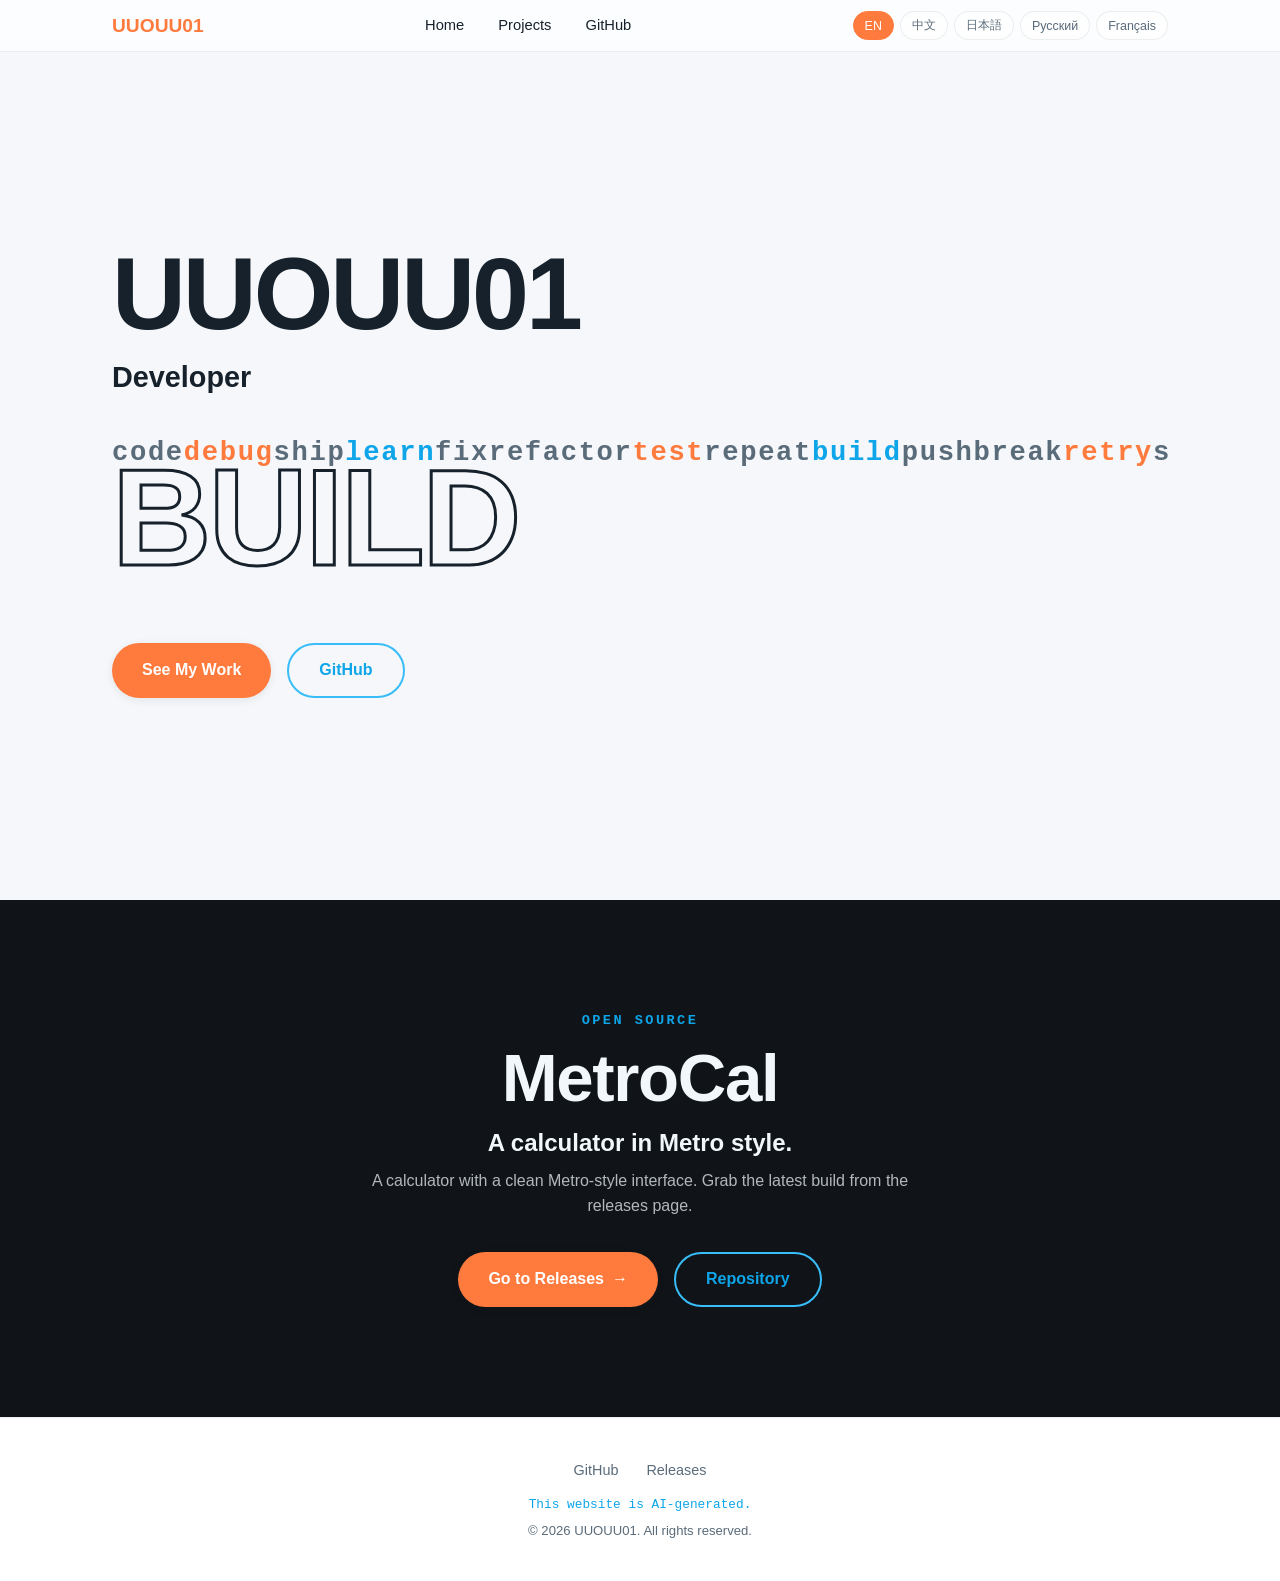
==== index.html @ 7c9c6314 "feat: flat high-contrast left-aligned hero, mega word typography, real asset-bound loader, click rip" ====
<!DOCTYPE html>
<html lang="en">
<head>
  <meta charset="UTF-8">
  <meta name="viewport" content="width=device-width, initial-scale=1.0">
  <meta name="description" content="UUOUU01 - Personal website. Open source projects and downloads.">
  <title>UUOUU01</title>
  <link rel="stylesheet" href="css/themes.css">
  <link rel="stylesheet" href="css/animations.css">
  <link rel="stylesheet" href="css/components.css">
</head>
<body>
  <!-- Loader -->
  <div id="page-load" class="page-load-overlay">
    <span class="loader-dot is-orange"></span>
    <span class="loader-dot is-sky"></span>
    <span class="loader-label">LOADING</span>
  </div>

  <!-- Frosted nav -->
  <nav class="nav" id="nav">
    <div class="nav-inner">
      <a href="#home" class="nav-brand" data-i18n="brand">UUOUU01</a>
      <ul class="nav-menu">
        <li><a href="#home" class="nav-link" data-i18n="nav_home">Home</a></li>
        <li><a href="#projects" class="nav-link" data-i18n="nav_projects">Projects</a></li>
        <li><a href="https://github.com/UUOUU01" target="_blank" rel="noopener" class="nav-link" data-i18n="nav_github">GitHub</a></li>
      </ul>
      <div class="nav-lang">
        <button class="lang-btn active" data-lang="en">EN</button>
        <button class="lang-btn" data-lang="zh">中文</button>
        <button class="lang-btn" data-lang="ja">日本語</button>
        <button class="lang-btn" data-lang="ru">Русский</button>
        <button class="lang-btn" data-lang="fr">Français</button>
      </div>
    </div>
  </nav>

  <!-- Hero: left-aligned, high contrast -->
  <section class="hero" id="home">
    <div class="container hero-inner">
      <h1 class="hero-title page-load" data-i18n="hero_title">UUOUU01</h1>
      <p class="hero-sub page-load stagger-1" data-i18n="hero_sub">Developer</p>
      <div class="mega page-load stagger-2" aria-hidden="true">
        <div class="mega-fill">
          <span>code</span><span class="w-orange">debug</span><span>ship</span><span class="w-sky">learn</span><span>fix</span><span>refactor</span><span class="w-orange">test</span><span>repeat</span><span class="w-sky">build</span><span>push</span><span>break</span><span class="w-orange">retry</span><span>sleep</span><span class="w-sky">code</span><span>commit</span><span class="w-orange">again</span><span>ship</span><span>loop</span>
        </div>
        <div class="mega-word" data-i18n="mega_word">BUILD</div>
      </div>
      <div class="hero-actions page-load stagger-3">
        <a href="#projects" class="btn btn-orange" data-i18n="hero_cta">See My Work</a>
        <a href="https://github.com/UUOUU01" target="_blank" rel="noopener" class="btn btn-ghost" data-i18n="hero_github">GitHub</a>
      </div>
    </div>
  </section>

  <!-- Projects (rendered from config/download/*.json; static fallback below) -->
  <main id="projects-root">
    <section class="project-block is-dark" id="projects">
      <div class="container">
        <p class="project-kicker reveal" data-i18n="projects_kicker">Open Source</p>
        <h2 class="project-title reveal stagger-1">MetroCal</h2>
        <p class="project-tagline reveal stagger-2" data-i18n="metrocal_tagline">A calculator in Metro style.</p>
        <p class="project-desc reveal stagger-3" data-i18n="metrocal_desc">A calculator with a clean Metro-style interface. Grab the latest build from the releases page.</p>
        <div class="project-actions reveal stagger-4">
          <a href="https://github.com/UUOUU01/metrocal/releases" target="_blank" rel="noopener" class="btn btn-orange">
            <span data-i18n="btn_release">Go to Releases</span>
            <span class="btn-arrow">→</span>
          </a>
          <a href="https://github.com/UUOUU01/metrocal" target="_blank" rel="noopener" class="btn btn-ghost">
            <span data-i18n="btn_repo">Repository</span>
          </a>
        </div>
      </div>
    </section>
  </main>

  <!-- Footer -->
  <footer class="footer">
    <div class="container">
      <ul class="footer-links">
        <li><a href="https://github.com/UUOUU01" target="_blank" rel="noopener" class="footer-link" data-i18n="footer_github">GitHub</a></li>
        <li><a href="https://github.com/UUOUU01/metrocal/releases" target="_blank" rel="noopener" class="footer-link" data-i18n="footer_releases">Releases</a></li>
      </ul>
      <p class="footer-ai" data-i18n="footer_ai">This website is AI-generated.</p>
      <p class="footer-copy" data-i18n="footer_copy">© 2026 UUOUU01. All rights reserved.</p>
    </div>
  </footer>

  <script type="module" src="js/main.js"></script>
</body>
</html>
---- css/themes.css ----
:root {
  /* Orange + Sky complementary pair */
  --orange: #FF7A3D;
  --orange-dark: #E8601F;
  --orange-light: #FFA05C;
  --sky: #38BDF8;
  --sky-deep: #0EA5E9;
  --sky-soft: #BAE6FD;

  --bg-page: #F5F7FA;
  --bg-light: #FFFFFF;
  --bg-dark: #101418;
  --bg-dark-alt: #171E26;

  --text-main: #16212B;
  --text-on-dark: #F2F7FB;
  --text-secondary: #5A6B7A;

  --glass-bg: rgba(255, 255, 255, 0.72);
  --glass-border: rgba(22, 33, 43, 0.08);
  --glass-dark-bg: rgba(16, 20, 24, 0.72);

  --radius-pill: 980px;
  --radius-card: 18px;

  --shadow-sm: 0 2px 10px rgba(22, 33, 43, 0.08);
  --shadow-md: 0 10px 30px rgba(22, 33, 43, 0.12);

  /* Font pairing: display for headlines, body for reading, mono for accents.
     Chinese/Japanese fallbacks follow the Latin faces. */
  --font-display: 'Bahnschrift', 'Segoe UI Variable Display', 'Segoe UI Black', 'Avenir Next Condensed', 'Microsoft YaHei', 'PingFang SC', 'Hiragino Sans GB', sans-serif;
  --font-body: 'Segoe UI', 'Microsoft YaHei', 'PingFang SC', 'Hiragino Sans GB', 'Helvetica Neue', Helvetica, Arial, sans-serif;
  /* Mono accents. CJK sans faces sit before the generic keyword so Chinese
     text falls back to YaHei instead of SimSun. */
  --font-mono: 'Cascadia Code', 'Consolas', 'SF Mono', 'Menlo', 'Courier New', 'Microsoft YaHei', 'PingFang SC', 'Hiragino Sans GB', monospace;

  --motion-reveal: 0.8s;
  --motion-hover: 0.25s;
}

/* Dark theme: follows the system preference */
@media (prefers-color-scheme: dark) {
  :root {
    --bg-page: #0B0E12;
    --bg-light: #151A20;
    --bg-dark: #0E1216;
    --bg-dark-alt: #131A22;

    --text-main: #F2F7FB;
    --text-secondary: #9FB0BF;

    --glass-bg: rgba(16, 20, 24, 0.72);
    --glass-border: rgba(242, 247, 251, 0.09);

    --shadow-sm: 0 2px 10px rgba(0, 0, 0, 0.4);
    --shadow-md: 0 10px 30px rgba(0, 0, 0, 0.5);
  }
}

:root { --chip-bg: rgba(255, 255, 255, 0.6); }

@media (prefers-color-scheme: dark) {
  :root { --chip-bg: rgba(22, 30, 38, 0.6); }
}
---- css/animations.css ----
/* ===== Keyframes ===== */
@keyframes blurIn {
  from { opacity: 0; filter: blur(18px); transform: translateY(44px); }
  to   { opacity: 1; filter: blur(0);    transform: translateY(0); }
}

@keyframes fadeIn {
  from { opacity: 0; }
  to   { opacity: 1; }
}

@keyframes floatY {
  0%, 100% { transform: translateY(0); }
  50%      { transform: translateY(-12px); }
}

@keyframes breathe {
  0%, 100% { transform: scale(1);    opacity: 0.85; }
  50%      { transform: scale(1.18); opacity: 1; }
}

@keyframes shimmer {
  0%   { background-position: -200% 0; }
  100% { background-position: 200% 0; }
}

@keyframes pulseGlow {
  0%, 100% { box-shadow: 0 6px 22px rgba(255, 122, 61, 0.35); }
  50%      { box-shadow: 0 8px 34px rgba(255, 122, 61, 0.65); }
}

@keyframes underlineGrow {
  from { transform: scaleX(0); }
  to   { transform: scaleX(1); }
}

/* ===== Page-load reveal: bottom + blur → top + sharp, 0.8s ===== */
.page-load {
  opacity: 0;
  filter: blur(18px);
  transform: translateY(44px);
}

.page-load.active {
  opacity: 1;
  filter: blur(0);
  transform: translateY(0);
  transition: opacity var(--motion-reveal) ease,
              filter var(--motion-reveal) ease,
              transform var(--motion-reveal) ease;
}

/* Scroll-triggered variant */
.reveal {
  opacity: 0;
  filter: blur(18px);
  transform: translateY(44px);
  transition: opacity var(--motion-reveal) ease,
              filter var(--motion-reveal) ease,
              transform var(--motion-reveal) ease;
}

.reveal.active {
  opacity: 1;
  filter: blur(0);
  transform: translateY(0);
}

/* ===== Loader overlay ===== */
.page-load-overlay {
  position: fixed;
  inset: 0;
  z-index: 9999;
  background: var(--bg-page);
  display: flex;
  justify-content: center;
  align-items: center;
  gap: 18px;
  transition: opacity 0.5s ease, visibility 0.5s ease;
}

.page-load-overlay.hidden {
  opacity: 0;
  visibility: hidden;
}

.loader-dot {
  width: 18px;
  height: 18px;
  border-radius: 50%;
  animation: breathe 1.1s ease-in-out infinite;
}

.loader-dot.is-orange { background: var(--orange); }
.loader-dot.is-sky    { background: var(--sky); animation-delay: 0.18s; }

.loader-label {
  font-family: var(--font-mono);
  font-size: 0.85rem;
  font-weight: 700;
  letter-spacing: 0.3em;
  color: var(--text-secondary);
  animation: blink 1.2s steps(2, start) infinite;
}

@keyframes blink {
  50% { opacity: 0.25; }
}

/* ===== Click feedback: ripple inside buttons, particle burst on body ===== */
.btn, .lang-btn {
  position: relative;
  overflow: hidden;
}

.ripple {
  position: absolute;
  border-radius: 50%;
  background: rgba(255, 255, 255, 0.55);
  transform: scale(0);
  animation: ripple 0.55s ease-out forwards;
  pointer-events: none;
}

@keyframes ripple {
  to { transform: scale(3.2); opacity: 0; }
}

.click-dot {
  position: fixed;
  width: 8px;
  height: 8px;
  border-radius: 50%;
  pointer-events: none;
  z-index: 9998;
}

/* ===== Hover life (every clickable feels alive) ===== */
.can-click {
  cursor: pointer;
  transition: transform var(--motion-hover) ease,
              box-shadow var(--motion-hover) ease,
              filter var(--motion-hover) ease,
              color var(--motion-hover) ease,
              background-color var(--motion-hover) ease,
              border-color var(--motion-hover) ease;
}

.can-click:hover { transform: translateY(-3px); }
.can-click:active { transform: translateY(-1px) scale(0.97); }

.hover-lift:hover  { transform: translateY(-6px); box-shadow: var(--shadow-md); }
.hover-scale:hover { transform: scale(1.05); }
.hover-grow:hover  { transform: scale(1.03); filter: brightness(1.06); }

/* Stagger delays */
.stagger-1 { transition-delay: 0.08s; }
.stagger-2 { transition-delay: 0.16s; }
.stagger-3 { transition-delay: 0.24s; }
.stagger-4 { transition-delay: 0.32s; }
.stagger-5 { transition-delay: 0.40s; }
.stagger-6 { transition-delay: 0.48s; }

/* Content refresh animation (language switch etc.) */
.content-burst {
  animation: blurIn var(--motion-reveal) ease both;
}

/* Selection & scrollbar */
::selection { background: var(--sky-deep); color: #fff; }

::-webkit-scrollbar { width: 10px; }
::-webkit-scrollbar-track { background: var(--bg-page); }
::-webkit-scrollbar-thumb {
  background: var(--orange);
  border-radius: 5px;
}
---- css/components.css ----
/* ===== Base ===== */
*, *::before, *::after { box-sizing: border-box; margin: 0; padding: 0; }

html { scroll-behavior: smooth; }

body {
  font-family: var(--font-body);
  background: var(--bg-page);
  color: var(--text-main);
  line-height: 1.55;
  overflow-x: hidden;
  -webkit-font-smoothing: antialiased;
}

a { color: inherit; text-decoration: none; }
button { font-family: inherit; }

h1, h2, h3 { font-family: var(--font-display); font-weight: 700; letter-spacing: -0.02em; }

.container { max-width: 1100px; margin: 0 auto; padding: 0 22px; }

/* ===== Frosted glass nav ===== */
.nav {
  position: fixed;
  top: 0; left: 0; right: 0;
  z-index: 1000;
  height: 52px;
  background: var(--glass-bg);
  backdrop-filter: saturate(180%) blur(20px);
  -webkit-backdrop-filter: saturate(180%) blur(20px);
  border-bottom: 1px solid var(--glass-border);
  transition: background var(--motion-hover) ease;
}

.nav-inner {
  max-width: 1100px;
  height: 100%;
  margin: 0 auto;
  padding: 0 22px;
  display: flex;
  align-items: center;
  justify-content: space-between;
  gap: 18px;
}

.nav-brand {
  font-family: var(--font-display);
  font-size: 1.2rem;
  font-weight: 700;
  color: var(--orange);
  cursor: pointer;
  transition: filter var(--motion-hover) ease, transform var(--motion-hover) ease;
}

.nav-brand:hover { filter: brightness(1.15); transform: scale(1.04); }

.nav-menu { display: flex; gap: 30px; list-style: none; }

.nav-link {
  position: relative;
  font-size: 0.92rem;
  color: var(--text-main);
  cursor: pointer;
  padding: 6px 2px;
  transition: color var(--motion-hover) ease;
}

.nav-link::after {
  content: '';
  position: absolute;
  left: 0; right: 0; bottom: 0;
  height: 2px;
  border-radius: 2px;
  background: var(--orange);
  transform: scaleX(0);
  transform-origin: center;
  transition: transform var(--motion-hover) ease;
}

.nav-link:hover { color: var(--orange-dark); }
.nav-link:hover::after { transform: scaleX(1); }

.nav-lang { display: flex; gap: 6px; }

.lang-btn {
  border: 1px solid var(--glass-border);
  background: var(--chip-bg);
  color: var(--text-secondary);
  font-size: 0.78rem;
  padding: 5px 11px;
  border-radius: var(--radius-pill);
  cursor: pointer;
  transition: all var(--motion-hover) ease;
}

.lang-btn:hover {
  background: var(--sky-deep);
  border-color: var(--sky-deep);
  color: #fff;
  transform: translateY(-2px);
}

.lang-btn.active {
  background: var(--orange);
  border-color: var(--orange);
  color: #fff;
}

/* ===== Hero: flat, high contrast, left-aligned ===== */
.hero {
  min-height: 100vh;
  display: flex;
  align-items: center;
  padding: 120px 0 80px;
  background: var(--bg-page);
  position: relative;
  overflow: hidden;
}

.hero-inner { position: relative; z-index: 1; width: 100%; }

.hero-title {
  font-size: clamp(3.4rem, 9vw, 6.4rem);
  line-height: 1.02;
  letter-spacing: -0.03em;
  margin-bottom: 8px;
  color: var(--text-main);
}

.hero-sub {
  font-family: var(--font-display);
  font-size: clamp(1.25rem, 3vw, 1.8rem);
  color: var(--text-main);
  font-weight: 600;
  margin-bottom: 34px;
}

/* Mega word: one giant word standing on a crowd of small words */
.mega {
  position: relative;
  height: clamp(96px, 16vw, 170px);
  margin-bottom: 40px;
}

.mega-fill {
  position: absolute;
  inset: 0;
  overflow: hidden;
  font-family: var(--font-mono);
  font-size: clamp(1.1rem, 2.4vw, 1.7rem);
  font-weight: 700;
  line-height: 1.5;
  letter-spacing: 0.06em;
  word-spacing: 0.5em;
  color: var(--text-secondary);
}

.mega-fill .w-orange { color: var(--orange); }
.mega-fill .w-sky { color: var(--sky-deep); }

.mega-word {
  position: absolute;
  inset: 0;
  display: flex;
  align-items: center;
  font-size: clamp(4.2rem, 12vw, 8.6rem);
  font-weight: 800;
  letter-spacing: -0.02em;
  line-height: 1;
  color: transparent;
  -webkit-text-stroke: 3px var(--text-main);
  pointer-events: none;
}

.hero-actions {
  display: flex;
  justify-content: flex-start;
  gap: 16px;
  flex-wrap: wrap;
}

/* ===== Pill buttons ===== */
.btn {
  display: inline-flex;
  align-items: center;
  gap: 8px;
  padding: 13px 30px;
  font-size: 1rem;
  font-weight: 600;
  border-radius: var(--radius-pill);
  border: none;
  cursor: pointer;
  transition: transform var(--motion-hover) ease,
              box-shadow var(--motion-hover) ease,
              filter var(--motion-hover) ease,
              background-color var(--motion-hover) ease,
              color var(--motion-hover) ease,
              border-color var(--motion-hover) ease;
}

.btn:hover  { transform: translateY(-3px) scale(1.03); }
.btn:active { transform: translateY(-1px) scale(0.96); }

.btn-orange {
  background: var(--orange);
  color: #fff;
  box-shadow: var(--shadow-sm);
}
.btn-orange:hover { background: var(--orange-dark); box-shadow: var(--shadow-md); }

.btn-sky {
  background: var(--sky-deep);
  color: #fff;
  box-shadow: var(--shadow-sm);
}
.btn-sky:hover { filter: brightness(1.1); box-shadow: var(--shadow-md); }

.btn-ghost {
  background: transparent;
  color: var(--sky-deep);
  border: 2px solid var(--sky);
}
.btn-ghost:hover { background: var(--sky-deep); color: #fff; }

.btn .btn-arrow {
  transition: transform var(--motion-hover) ease;
}
.btn:hover .btn-arrow { transform: translateX(4px); }

/* ===== Project blocks (alternating dark/light, full-bleed) ===== */
.project-block {
  position: relative;
  overflow: hidden;
  text-align: center;
  padding: 110px 0;
  cursor: pointer;
  transition: filter var(--motion-hover) ease;
}

.project-block.is-dark { background: var(--bg-dark); color: var(--text-on-dark); }
.project-block.is-dark-alt { background: var(--bg-dark-alt); color: var(--text-on-dark); }
.project-block.is-light { background: var(--bg-light); }

.project-block:hover .project-title {
  filter: brightness(1.15);
}

.project-block .container { position: relative; z-index: 1; }

.project-kicker {
  font-family: var(--font-mono);
  font-size: 0.85rem;
  font-weight: 700;
  letter-spacing: 0.18em;
  text-transform: uppercase;
  color: var(--sky-deep);
  margin-bottom: 12px;
}

.project-title {
  font-size: clamp(2.4rem, 6vw, 4.2rem);
  line-height: 1.05;
  margin-bottom: 10px;
  transition: filter var(--motion-hover) ease, transform var(--motion-hover) ease;
  cursor: pointer;
}

.project-block.is-light .project-title { color: var(--text-main); }
.project-block.is-dark .project-title,
.project-block.is-dark-alt .project-title { color: var(--text-on-dark); }

.project-tagline {
  font-size: clamp(1.1rem, 2.4vw, 1.5rem);
  font-weight: 600;
  margin-bottom: 8px;
}

.project-desc {
  max-width: 540px;
  margin: 0 auto 34px;
  font-size: 1rem;
  color: var(--text-secondary);
}

.project-block.is-dark .project-desc,
.project-block.is-dark-alt .project-desc { color: rgba(242, 247, 251, 0.72); }

.project-actions {
  display: flex;
  justify-content: center;
  gap: 16px;
  flex-wrap: wrap;
}

/* ===== Footer ===== */
.footer {
  padding: 40px 0;
  background: var(--bg-light);
  border-top: 1px solid var(--glass-border);
  text-align: center;
}

.footer-links {
  display: flex;
  justify-content: center;
  gap: 28px;
  list-style: none;
  margin-bottom: 12px;
}

.footer-link {
  font-size: 0.9rem;
  color: var(--text-secondary);
  cursor: pointer;
  position: relative;
  transition: color var(--motion-hover) ease;
}

.footer-link::after {
  content: '';
  position: absolute;
  left: 0; right: 0; bottom: -3px;
  height: 2px;
  background: var(--orange);
  transform: scaleX(0);
  transition: transform var(--motion-hover) ease;
}

.footer-link:hover { color: var(--orange-dark); }
.footer-link:hover::after { transform: scaleX(1); }

.footer-ai {
  font-family: var(--font-mono);
  font-size: 0.8rem;
  color: var(--sky-deep);
  margin-bottom: 6px;
}

.footer-copy { font-size: 0.82rem; color: var(--text-secondary); }

/* ===== Responsive ===== */
@media (max-width: 760px) {
  .nav-menu { display: none; }
  .hero { padding: 100px 0 60px; }
  .project-block { padding: 80px 0; }
}

@media (prefers-reduced-motion: reduce) {
  *, *::before, *::after {
    animation-duration: 0.01ms !important;
    transition-duration: 0.01ms !important;
  }
}
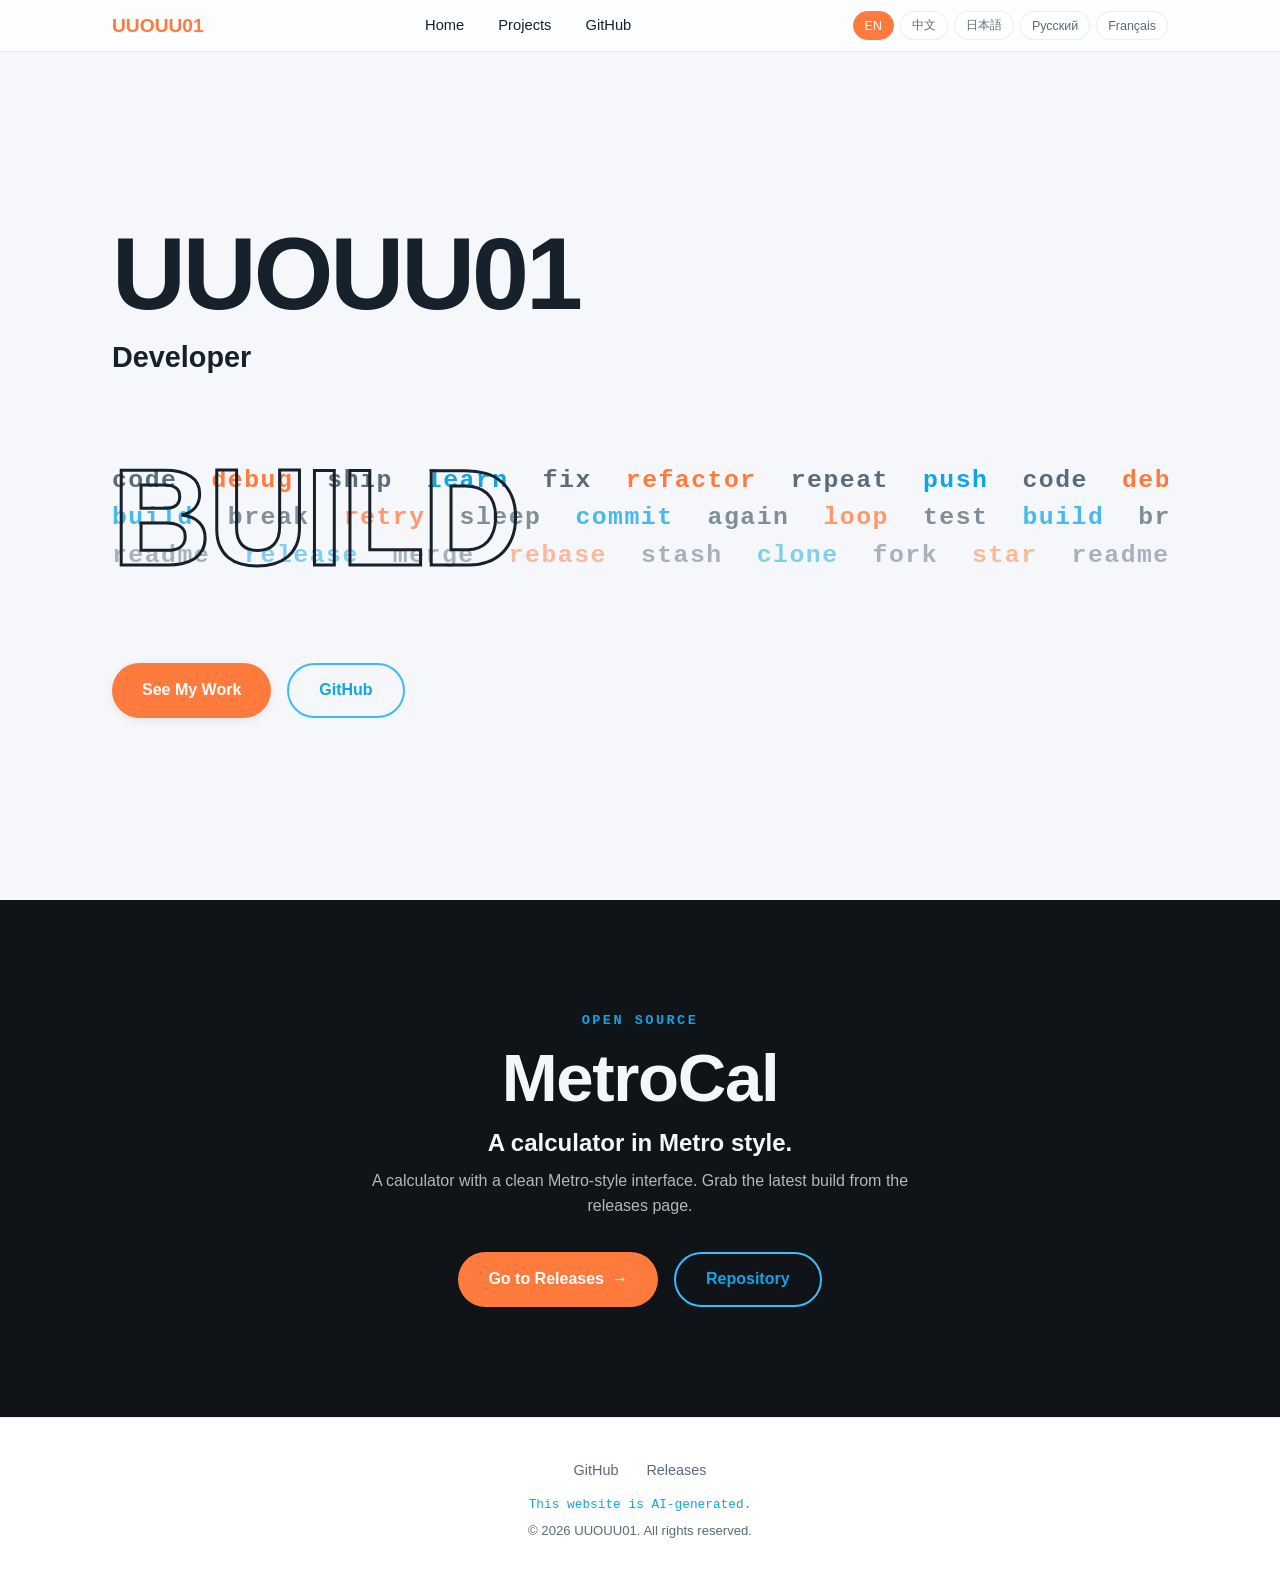
==== commit 36dc04b3: "feat: sky-blue U favicon with darker bottom, animated word-river mega word, add 404 page" ====
--- a/index.html
+++ b/index.html
@@ -5,6 +5,7 @@
   <meta name="viewport" content="width=device-width, initial-scale=1.0">
   <meta name="description" content="UUOUU01 - Personal website. Open source projects and downloads.">
   <title>UUOUU01</title>
+  <link rel="icon" type="image/svg+xml" href="assets/favicon.svg">
   <link rel="stylesheet" href="css/themes.css">
   <link rel="stylesheet" href="css/animations.css">
   <link rel="stylesheet" href="css/components.css">
@@ -42,8 +43,16 @@
       <h1 class="hero-title page-load" data-i18n="hero_title">UUOUU01</h1>
       <p class="hero-sub page-load stagger-1" data-i18n="hero_sub">Developer</p>
       <div class="mega page-load stagger-2" aria-hidden="true">
-        <div class="mega-fill">
-          <span>code</span><span class="w-orange">debug</span><span>ship</span><span class="w-sky">learn</span><span>fix</span><span>refactor</span><span class="w-orange">test</span><span>repeat</span><span class="w-sky">build</span><span>push</span><span>break</span><span class="w-orange">retry</span><span>sleep</span><span class="w-sky">code</span><span>commit</span><span class="w-orange">again</span><span>ship</span><span>loop</span>
+        <div class="mega-rows">
+          <div class="mega-row">
+            <span>code</span><span class="w-orange">debug</span><span>ship</span><span class="w-sky">learn</span><span>fix</span><span class="w-orange">refactor</span><span>repeat</span><span class="w-sky">push</span><span>code</span><span class="w-orange">debug</span><span>ship</span><span class="w-sky">learn</span><span>fix</span><span class="w-orange">refactor</span><span>repeat</span><span class="w-sky">push</span>
+          </div>
+          <div class="mega-row">
+            <span class="w-sky">build</span><span>break</span><span class="w-orange">retry</span><span>sleep</span><span class="w-sky">commit</span><span>again</span><span class="w-orange">loop</span><span>test</span><span class="w-sky">build</span><span>break</span><span class="w-orange">retry</span><span>sleep</span><span class="w-sky">commit</span><span>again</span><span class="w-orange">loop</span><span>test</span>
+          </div>
+          <div class="mega-row">
+            <span>readme</span><span class="w-sky">release</span><span>merge</span><span class="w-orange">rebase</span><span>stash</span><span class="w-sky">clone</span><span>fork</span><span class="w-orange">star</span><span>readme</span><span class="w-sky">release</span><span>merge</span><span class="w-orange">rebase</span><span>stash</span><span class="w-sky">clone</span><span>fork</span><span class="w-orange">star</span>
+          </div>
         </div>
         <div class="mega-word" data-i18n="mega_word">BUILD</div>
       </div>
--- a/css/animations.css
+++ b/css/animations.css
@@ -32,6 +32,11 @@
 @keyframes underlineGrow {
   from { transform: scaleX(0); }
   to   { transform: scaleX(1); }
+}
+
+/* Seamless horizontal loop for the mega word rivers (content duplicated in HTML) */
+@keyframes marquee {
+  to { transform: translateX(-50%); }
 }
 
 /* ===== Page-load reveal: bottom + blur → top + sharp, 0.8s ===== */
--- a/css/components.css
+++ b/css/components.css
@@ -135,28 +135,43 @@
   margin-bottom: 34px;
 }
 
-/* Mega word: one giant word standing on a crowd of small words */
+/* Mega word: giant outlined word floating on flowing rivers of small words */
 .mega {
   position: relative;
-  height: clamp(96px, 16vw, 170px);
+  height: clamp(120px, 20vw, 210px);
   margin-bottom: 40px;
 }
 
-.mega-fill {
+.mega-rows {
   position: absolute;
   inset: 0;
   overflow: hidden;
+  display: flex;
+  flex-direction: column;
+  justify-content: center;
+  gap: 4px;
+}
+
+.mega-row {
+  display: flex;
+  width: max-content;
+  white-space: nowrap;
   font-family: var(--font-mono);
-  font-size: clamp(1.1rem, 2.4vw, 1.7rem);
+  font-size: clamp(1.05rem, 2.2vw, 1.55rem);
   font-weight: 700;
-  line-height: 1.5;
+  line-height: 1.35;
   letter-spacing: 0.06em;
-  word-spacing: 0.5em;
   color: var(--text-secondary);
-}
-
-.mega-fill .w-orange { color: var(--orange); }
-.mega-fill .w-sky { color: var(--sky-deep); }
+  animation: marquee 22s linear infinite;
+  will-change: transform;
+}
+
+.mega-row:nth-child(2) { animation-duration: 30s; animation-direction: reverse; opacity: 0.75; }
+.mega-row:nth-child(3) { animation-duration: 26s; opacity: 0.5; }
+
+.mega-row span { flex: none; margin-right: 34px; }
+.mega-fill .w-orange, .mega-row .w-orange { color: var(--orange); }
+.mega-fill .w-sky, .mega-row .w-sky { color: var(--sky-deep); }
 
 .mega-word {
   position: absolute;
@@ -169,7 +184,13 @@
   line-height: 1;
   color: transparent;
   -webkit-text-stroke: 3px var(--text-main);
+  transition: color 0.35s ease, -webkit-text-stroke-color 0.35s ease;
   pointer-events: none;
+}
+
+.mega:hover .mega-word {
+  color: var(--orange);
+  -webkit-text-stroke-color: var(--orange-dark);
 }
 
 .hero-actions {
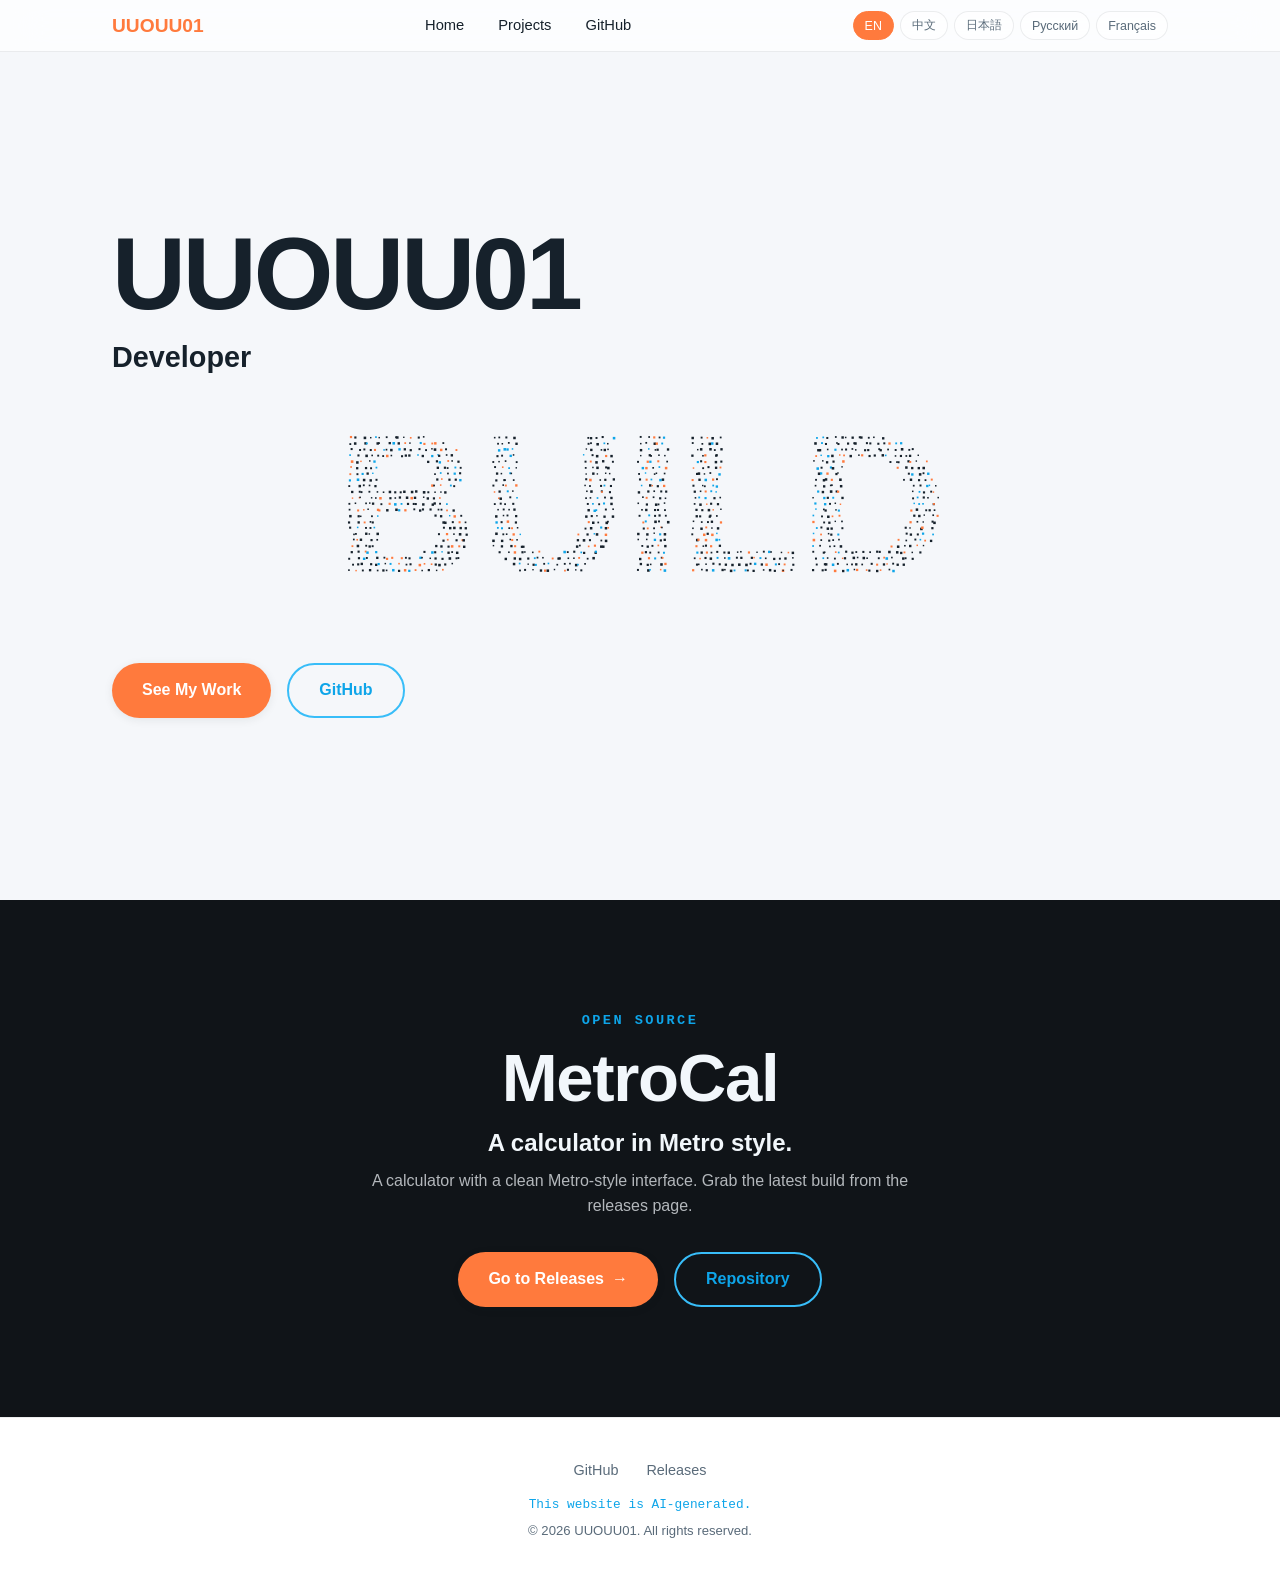
==== commit 6db9129a: "feat: replace marquee with particle-assembled mega word, Chinese label, static 404 word" ====
--- a/index.html
+++ b/index.html
@@ -43,18 +43,8 @@
       <h1 class="hero-title page-load" data-i18n="hero_title">UUOUU01</h1>
       <p class="hero-sub page-load stagger-1" data-i18n="hero_sub">Developer</p>
       <div class="mega page-load stagger-2" aria-hidden="true">
-        <div class="mega-rows">
-          <div class="mega-row">
-            <span>code</span><span class="w-orange">debug</span><span>ship</span><span class="w-sky">learn</span><span>fix</span><span class="w-orange">refactor</span><span>repeat</span><span class="w-sky">push</span><span>code</span><span class="w-orange">debug</span><span>ship</span><span class="w-sky">learn</span><span>fix</span><span class="w-orange">refactor</span><span>repeat</span><span class="w-sky">push</span>
-          </div>
-          <div class="mega-row">
-            <span class="w-sky">build</span><span>break</span><span class="w-orange">retry</span><span>sleep</span><span class="w-sky">commit</span><span>again</span><span class="w-orange">loop</span><span>test</span><span class="w-sky">build</span><span>break</span><span class="w-orange">retry</span><span>sleep</span><span class="w-sky">commit</span><span>again</span><span class="w-orange">loop</span><span>test</span>
-          </div>
-          <div class="mega-row">
-            <span>readme</span><span class="w-sky">release</span><span>merge</span><span class="w-orange">rebase</span><span>stash</span><span class="w-sky">clone</span><span>fork</span><span class="w-orange">star</span><span>readme</span><span class="w-sky">release</span><span>merge</span><span class="w-orange">rebase</span><span>stash</span><span class="w-sky">clone</span><span>fork</span><span class="w-orange">star</span>
-          </div>
-        </div>
-        <div class="mega-word" data-i18n="mega_word">BUILD</div>
+        <canvas class="mega-canvas"></canvas>
+        <span class="mega-src" data-i18n="mega_word">BUILD</span>
       </div>
       <div class="hero-actions page-load stagger-3">
         <a href="#projects" class="btn btn-orange" data-i18n="hero_cta">See My Work</a>
--- a/css/animations.css
+++ b/css/animations.css
@@ -32,11 +32,6 @@
 @keyframes underlineGrow {
   from { transform: scaleX(0); }
   to   { transform: scaleX(1); }
-}
-
-/* Seamless horizontal loop for the mega word rivers (content duplicated in HTML) */
-@keyframes marquee {
-  to { transform: translateX(-50%); }
 }
 
 /* ===== Page-load reveal: bottom + blur → top + sharp, 0.8s ===== */
--- a/css/components.css
+++ b/css/components.css
@@ -135,47 +135,25 @@
   margin-bottom: 34px;
 }
 
-/* Mega word: giant outlined word floating on flowing rivers of small words */
+/* Mega word: the word assembled from particles on a canvas (js/mega.js) */
 .mega {
   position: relative;
   height: clamp(120px, 20vw, 210px);
   margin-bottom: 40px;
 }
 
-.mega-rows {
+.mega-canvas {
   position: absolute;
   inset: 0;
-  overflow: hidden;
-  display: flex;
-  flex-direction: column;
-  justify-content: center;
-  gap: 4px;
-}
-
-.mega-row {
-  display: flex;
-  width: max-content;
-  white-space: nowrap;
-  font-family: var(--font-mono);
-  font-size: clamp(1.05rem, 2.2vw, 1.55rem);
-  font-weight: 700;
-  line-height: 1.35;
-  letter-spacing: 0.06em;
-  color: var(--text-secondary);
-  animation: marquee 22s linear infinite;
-  will-change: transform;
-}
-
-.mega-row:nth-child(2) { animation-duration: 30s; animation-direction: reverse; opacity: 0.75; }
-.mega-row:nth-child(3) { animation-duration: 26s; opacity: 0.5; }
-
-.mega-row span { flex: none; margin-right: 34px; }
-.mega-fill .w-orange, .mega-row .w-orange { color: var(--orange); }
-.mega-fill .w-sky, .mega-row .w-sky { color: var(--sky-deep); }
-
+  width: 100%;
+  height: 100%;
+  cursor: crosshair;
+}
+
+.mega-src { display: none; }
+
+/* Static outlined word, used by the 404 page */
 .mega-word {
-  position: absolute;
-  inset: 0;
   display: flex;
   align-items: center;
   font-size: clamp(4.2rem, 12vw, 8.6rem);
@@ -184,13 +162,6 @@
   line-height: 1;
   color: transparent;
   -webkit-text-stroke: 3px var(--text-main);
-  transition: color 0.35s ease, -webkit-text-stroke-color 0.35s ease;
-  pointer-events: none;
-}
-
-.mega:hover .mega-word {
-  color: var(--orange);
-  -webkit-text-stroke-color: var(--orange-dark);
 }
 
 .hero-actions {
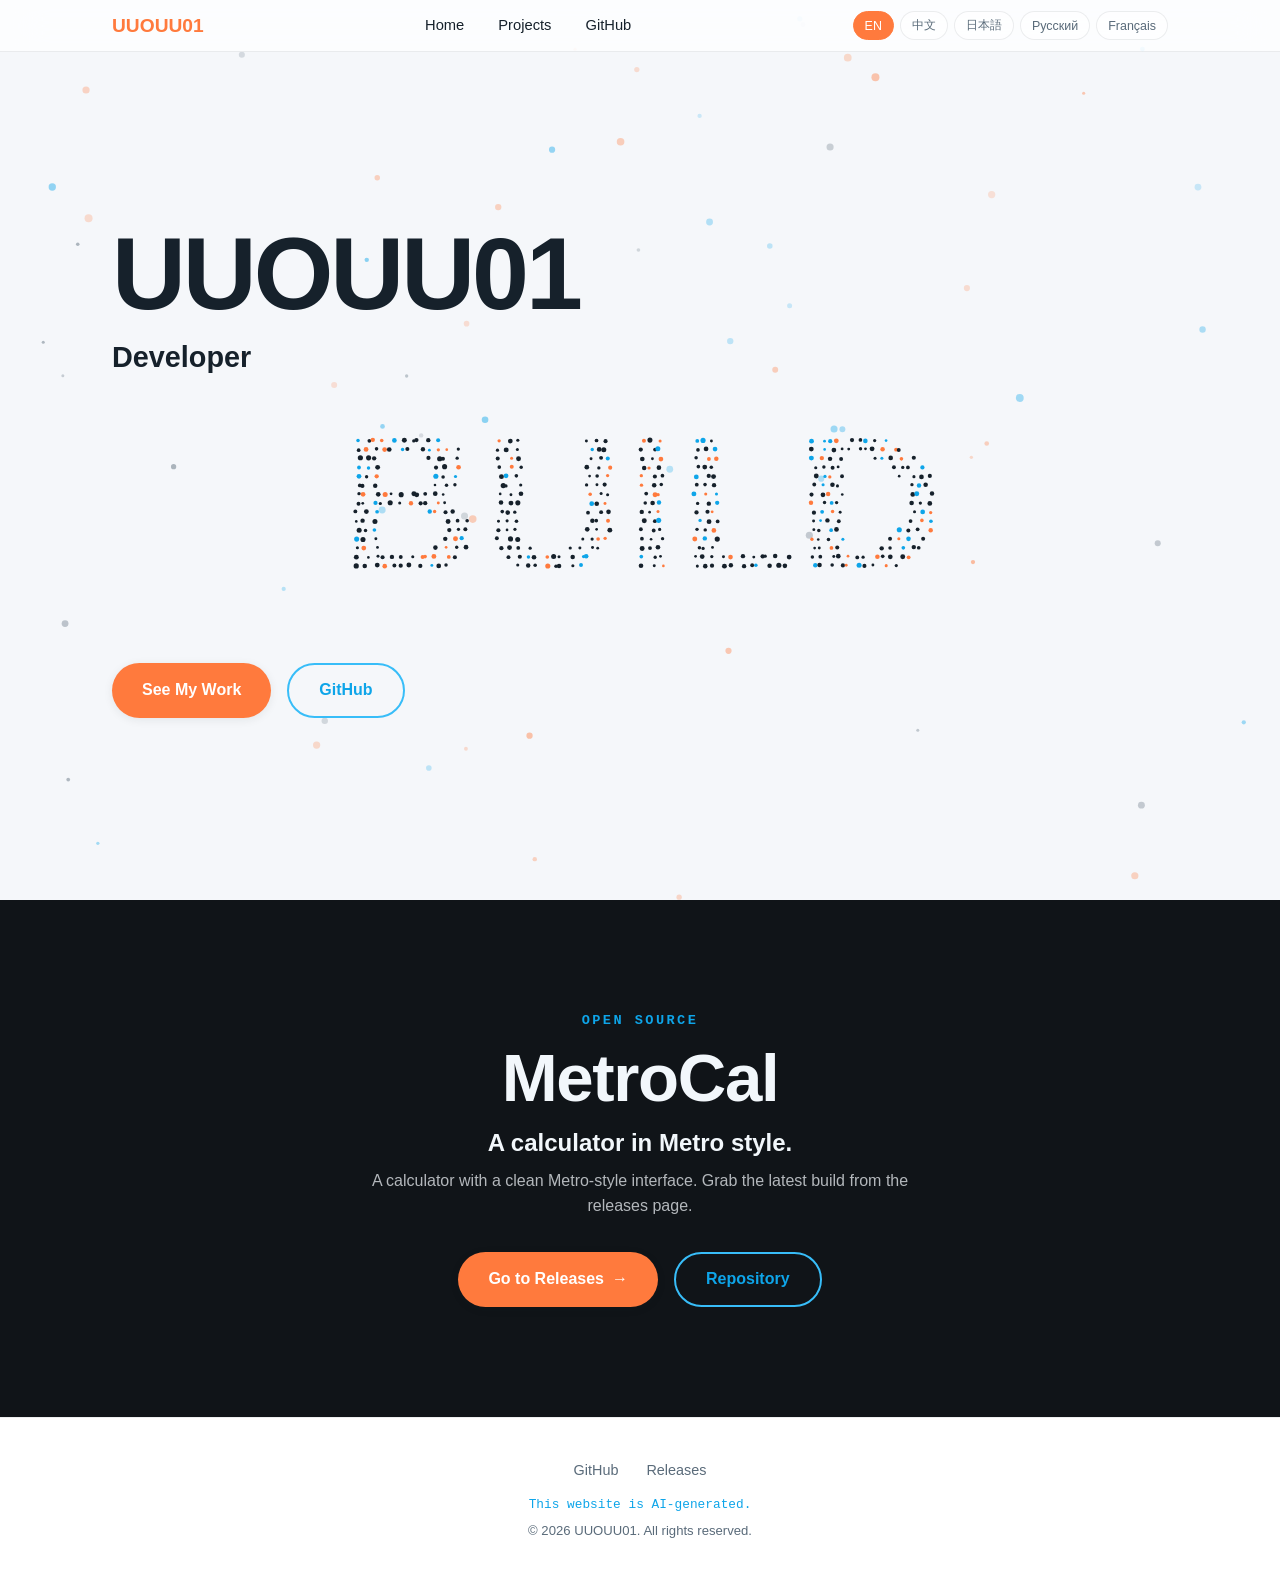
==== commit f7ca6bcf: "feat: rebuild mega word and hero background as SVG particle circles" ====
--- a/index.html
+++ b/index.html
@@ -37,13 +37,14 @@
     </div>
   </nav>
 
-  <!-- Hero: left-aligned, high contrast -->
+  <!-- Hero: left-aligned, high contrast, particle dot field behind -->
   <section class="hero" id="home">
+    <svg class="hero-dots" aria-hidden="true"></svg>
     <div class="container hero-inner">
       <h1 class="hero-title page-load" data-i18n="hero_title">UUOUU01</h1>
       <p class="hero-sub page-load stagger-1" data-i18n="hero_sub">Developer</p>
       <div class="mega page-load stagger-2" aria-hidden="true">
-        <canvas class="mega-canvas"></canvas>
+        <svg class="mega-svg"></svg>
         <span class="mega-src" data-i18n="mega_word">BUILD</span>
       </div>
       <div class="hero-actions page-load stagger-3">
--- a/css/components.css
+++ b/css/components.css
@@ -117,6 +117,14 @@
   overflow: hidden;
 }
 
+.hero-dots {
+  position: absolute;
+  inset: 0;
+  width: 100%;
+  height: 100%;
+  pointer-events: none;
+}
+
 .hero-inner { position: relative; z-index: 1; width: 100%; }
 
 .hero-title {
@@ -142,7 +150,7 @@
   margin-bottom: 40px;
 }
 
-.mega-canvas {
+.mega-svg {
   position: absolute;
   inset: 0;
   width: 100%;
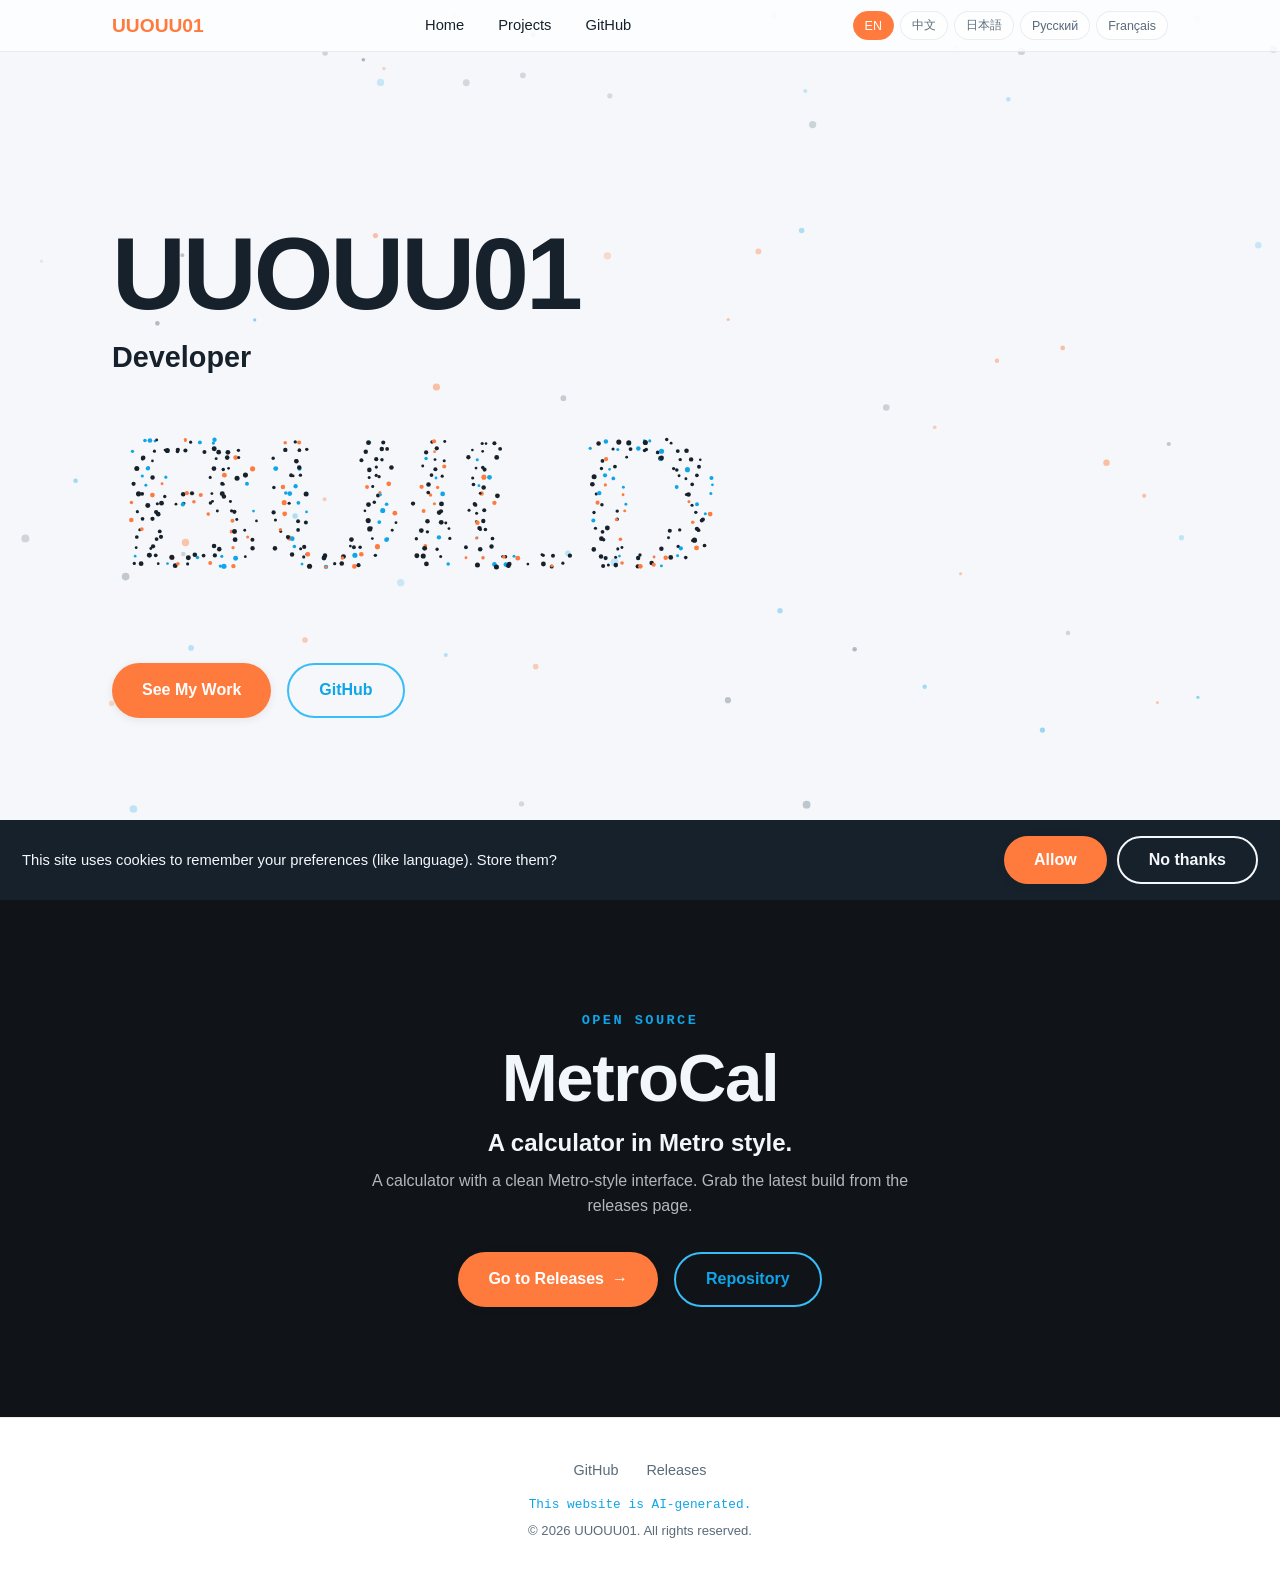
==== commit 89e91baf: "feat: chinese mega word '折腾', left-aligned particle word, consent-gated cookie storage for language" ====
--- a/index.html
+++ b/index.html
@@ -87,6 +87,15 @@
     </div>
   </footer>
 
+  <!-- Cookie consent (shown on first visit, i18n text) -->
+  <div id="cookie-consent" class="consent" role="dialog" aria-live="polite">
+    <span class="consent-text" data-i18n="consent_text">This site uses cookies to remember your preferences (like language). Store them?</span>
+    <div class="consent-actions">
+      <button class="btn btn-orange consent-accept" data-i18n="consent_accept">Allow</button>
+      <button class="btn btn-ghost consent-decline" data-i18n="consent_decline">No thanks</button>
+    </div>
+  </div>
+
   <script type="module" src="js/main.js"></script>
 </body>
 </html>
--- a/css/components.css
+++ b/css/components.css
@@ -292,6 +292,40 @@
   flex-wrap: wrap;
 }
 
+/* ===== Cookie consent banner (first visit only) ===== */
+.consent {
+  position: fixed;
+  left: 0; right: 0; bottom: 0;
+  z-index: 2000;
+  display: none;
+  align-items: center;
+  justify-content: space-between;
+  gap: 20px;
+  flex-wrap: wrap;
+  padding: 16px 22px;
+  background: var(--text-main);
+  color: var(--bg-page);
+}
+
+.consent.show { display: flex; }
+
+.consent-text {
+  font-size: 0.92rem;
+  max-width: 640px;
+}
+
+.consent-actions { display: flex; gap: 10px; flex-wrap: wrap; }
+
+.consent .btn-ghost {
+  color: var(--bg-page);
+  border-color: var(--bg-page);
+}
+
+.consent .btn-ghost:hover {
+  background: var(--bg-page);
+  color: var(--text-main);
+}
+
 /* ===== Footer ===== */
 .footer {
   padding: 40px 0;
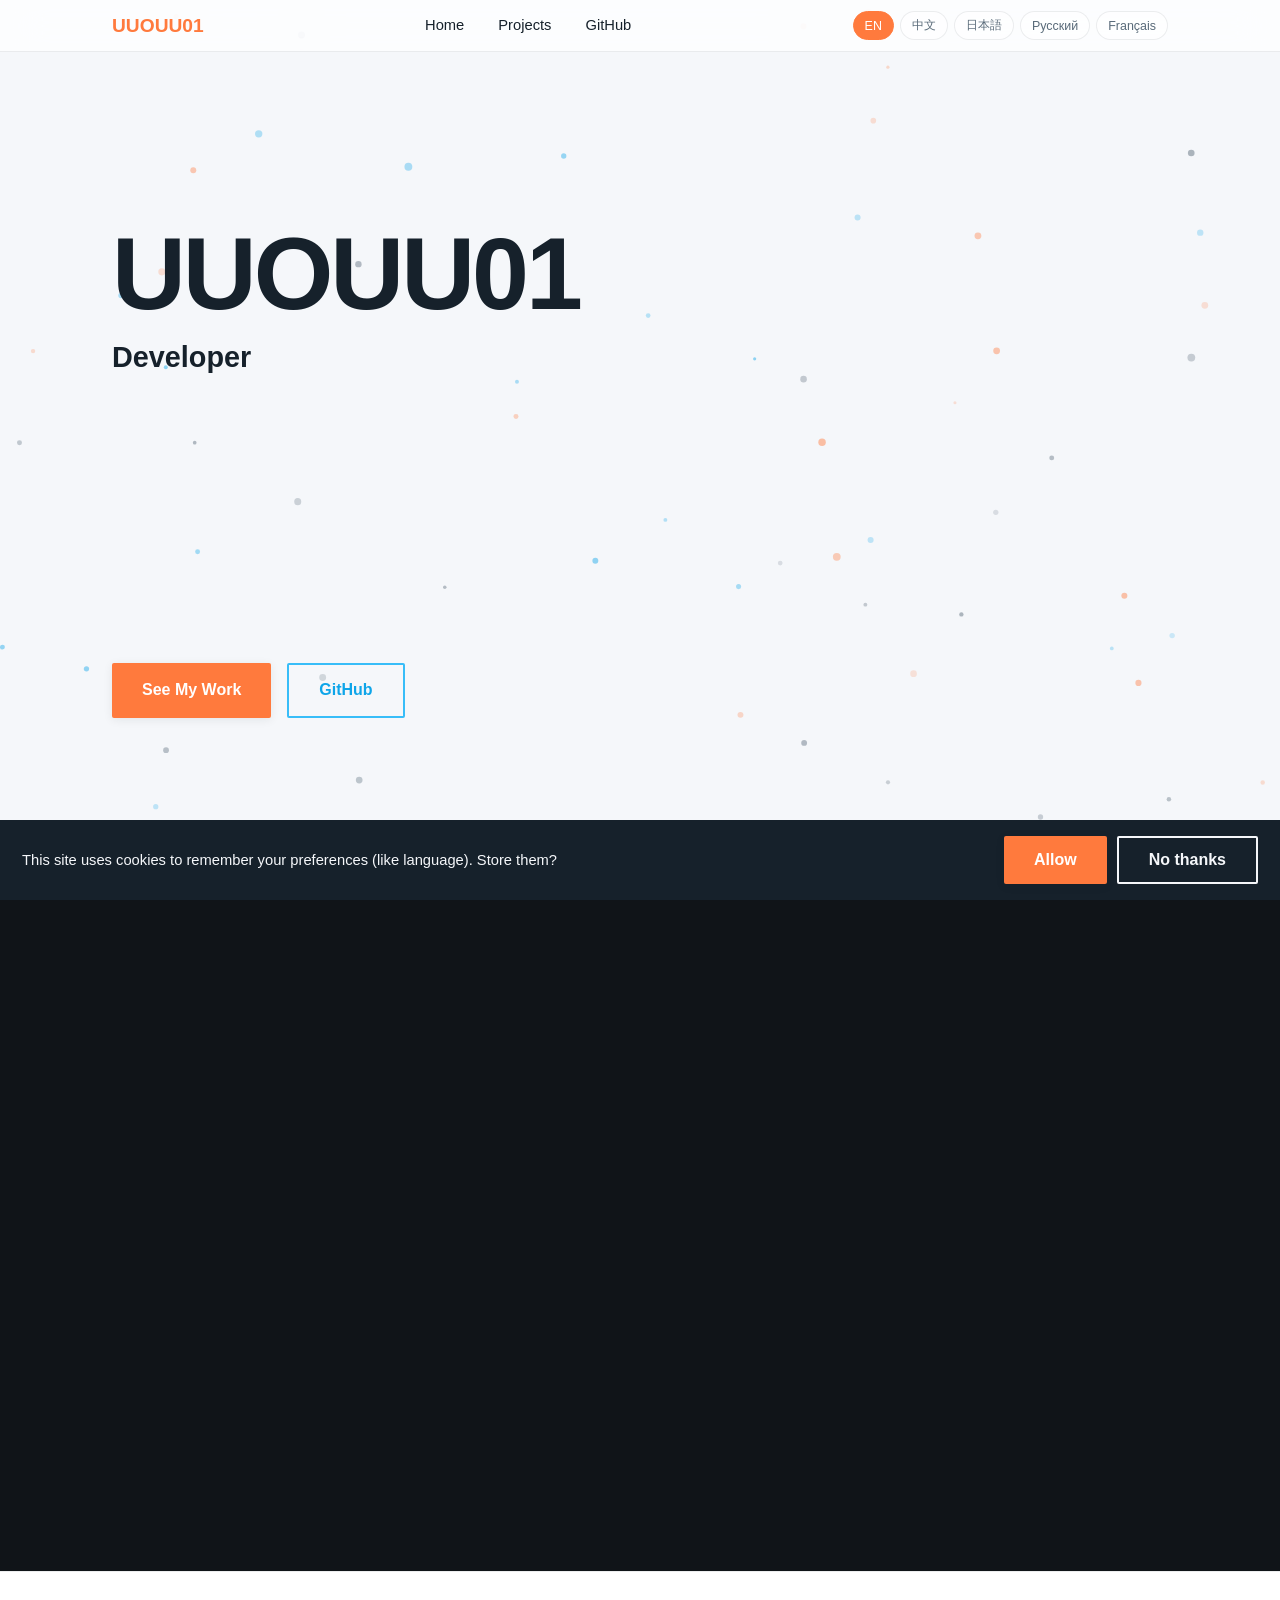
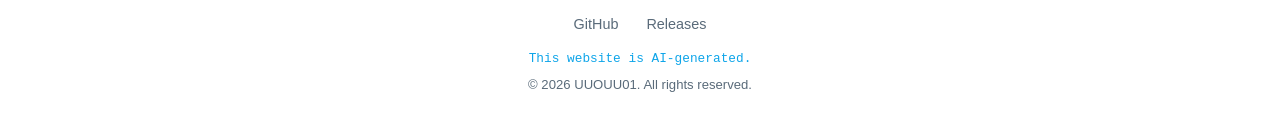
==== commit de582f4e: "fix: resolve GitHub config page infinite loading issue - Add 8s timeout to GitHub API fetch in disco" ====
--- a/index.html
+++ b/index.html
@@ -11,13 +11,6 @@
   <link rel="stylesheet" href="css/components.css">
 </head>
 <body>
-  <!-- Loader -->
-  <div id="page-load" class="page-load-overlay">
-    <span class="loader-dot is-orange"></span>
-    <span class="loader-dot is-sky"></span>
-    <span class="loader-label">LOADING</span>
-  </div>
-
   <!-- Frosted nav -->
   <nav class="nav" id="nav">
     <div class="nav-inner">
--- a/css/themes.css
+++ b/css/themes.css
@@ -36,6 +36,32 @@
 
   --motion-reveal: 0.8s;
   --motion-hover: 0.25s;
+
+  --btn-radius: 2px;
+  --card-radius: 8px;
+  --pill-radius: 40px;
+
+  --project-padding: 180px;
+  --project-padding-mobile: 100px;
+
+  --container-padding: 22px;
+  --btn-padding-x: 30px;
+  --btn-padding-y: 13px;
+  --btn-gap: 8px;
+
+  --hero-padding-y: 120px;
+  --hero-padding-b: 80px;
+
+  --mega-height: clamp(120px, 20vw, 210px);
+  --mega-margin: 40px;
+
+  --context-menu-min-width: 180px;
+  --context-menu-gap: 2px;
+  --context-menu-padding: 4px;
+
+  --particle-radius: 1.6px;
+  --particle-radius-range: 1.8px;
+  --particle-step: 3px;
 }
 
 /* Dark theme: follows the system preference */
--- a/css/animations.css
+++ b/css/animations.css
@@ -34,77 +34,20 @@
   to   { transform: scaleX(1); }
 }
 
-/* ===== Page-load reveal: bottom + blur → top + sharp, 0.8s ===== */
-.page-load {
-  opacity: 0;
-  filter: blur(18px);
-  transform: translateY(44px);
-}
-
-.page-load.active {
-  opacity: 1;
-  filter: blur(0);
-  transform: translateY(0);
-  transition: opacity var(--motion-reveal) ease,
-              filter var(--motion-reveal) ease,
-              transform var(--motion-reveal) ease;
-}
-
 /* Scroll-triggered variant */
 .reveal {
   opacity: 0;
   filter: blur(18px);
   transform: translateY(44px);
-  transition: opacity var(--motion-reveal) ease,
-              filter var(--motion-reveal) ease,
-              transform var(--motion-reveal) ease;
+  transition: opacity 0.6s cubic-bezier(0.25, 0.1, 0.25, 1),
+              filter 0.6s cubic-bezier(0.25, 0.1, 0.25, 1),
+              transform 0.6s cubic-bezier(0.25, 0.1, 0.25, 1);
 }
 
 .reveal.active {
   opacity: 1;
   filter: blur(0);
   transform: translateY(0);
-}
-
-/* ===== Loader overlay ===== */
-.page-load-overlay {
-  position: fixed;
-  inset: 0;
-  z-index: 9999;
-  background: var(--bg-page);
-  display: flex;
-  justify-content: center;
-  align-items: center;
-  gap: 18px;
-  transition: opacity 0.5s ease, visibility 0.5s ease;
-}
-
-.page-load-overlay.hidden {
-  opacity: 0;
-  visibility: hidden;
-}
-
-.loader-dot {
-  width: 18px;
-  height: 18px;
-  border-radius: 50%;
-  animation: breathe 1.1s ease-in-out infinite;
-}
-
-.loader-dot.is-orange { background: var(--orange); }
-.loader-dot.is-sky    { background: var(--sky); animation-delay: 0.18s; }
-
-.loader-label {
-  font-family: var(--font-mono);
-  font-size: 0.85rem;
-  font-weight: 700;
-  letter-spacing: 0.3em;
-  color: var(--text-secondary);
-  animation: blink 1.2s steps(2, start) infinite;
-}
-
-@keyframes blink {
-  50% { opacity: 0.25; }
 }
 
 /* ===== Click feedback: ripple inside buttons, particle burst on body ===== */
@@ -138,7 +81,7 @@
 /* ===== Hover life (every clickable feels alive) ===== */
 .can-click {
   cursor: pointer;
-  transition: transform var(--motion-hover) ease,
+  transition: transform var(--motion-hover) cubic-bezier(0.25, 0.1, 0.25, 1),
               box-shadow var(--motion-hover) ease,
               filter var(--motion-hover) ease,
               color var(--motion-hover) ease,
--- a/css/components.css
+++ b/css/components.css
@@ -17,7 +17,7 @@
 
 h1, h2, h3 { font-family: var(--font-display); font-weight: 700; letter-spacing: -0.02em; }
 
-.container { max-width: 1100px; margin: 0 auto; padding: 0 22px; }
+.container { max-width: 1100px; margin: 0 auto; padding: 0 var(--container-padding); }
 
 /* ===== Frosted glass nav ===== */
 .nav {
@@ -36,7 +36,7 @@
   max-width: 1100px;
   height: 100%;
   margin: 0 auto;
-  padding: 0 22px;
+  padding: 0 var(--container-padding);
   display: flex;
   align-items: center;
   justify-content: space-between;
@@ -111,7 +111,7 @@
   min-height: 100vh;
   display: flex;
   align-items: center;
-  padding: 120px 0 80px;
+  padding: var(--hero-padding-y) 0 var(--hero-padding-b);
   background: var(--bg-page);
   position: relative;
   overflow: hidden;
@@ -187,7 +187,7 @@
   padding: 13px 30px;
   font-size: 1rem;
   font-weight: 600;
-  border-radius: var(--radius-pill);
+  border-radius: var(--btn-radius);
   border: none;
   cursor: pointer;
   transition: transform var(--motion-hover) ease,
@@ -232,7 +232,7 @@
   position: relative;
   overflow: hidden;
   text-align: center;
-  padding: 110px 0;
+  padding: var(--project-padding) 0;
   cursor: pointer;
   transition: filter var(--motion-hover) ease;
 }
@@ -277,19 +277,64 @@
 
 .project-desc {
   max-width: 540px;
-  margin: 0 auto 34px;
+  margin: 0 auto 20px;
   font-size: 1rem;
   color: var(--text-secondary);
 }
 
 .project-block.is-dark .project-desc,
-.project-block.is-dark-alt .project-desc { color: rgba(242, 247, 251, 0.72); }
-
-.project-actions {
-  display: flex;
-  justify-content: center;
-  gap: 16px;
-  flex-wrap: wrap;
+.project-block.is-dark-alt .project-desc {
+  color: rgba(242, 247, 251, 0.72);
+}
+
+.project-tech,
+.project-render {
+  font-size: 0.8rem;
+  font-family: var(--font-mono);
+  color: var(--text-secondary);
+  margin-bottom: 8px;
+}
+
+/* ===== Right-click context menu for project blocks ===== */
+.context-menu {
+  position: fixed;
+  z-index: 9999;
+  display: none;
+  flex-direction: column;
+  gap: var(--context-menu-gap);
+  padding: var(--context-menu-padding);
+  background: var(--bg-light);
+  border: 1px solid var(--glass-border);
+  box-shadow: var(--shadow-md);
+  border-radius: var(--card-radius);
+  min-width: var(--context-menu-min-width);
+}
+
+.context-menu.show { display: flex; }
+
+.ctx-item {
+  display: block;
+  width: 100%;
+  padding: 10px 14px;
+  text-align: left;
+  font-size: 0.92rem;
+  font-family: var(--font-body);
+  color: var(--text-main);
+  background: transparent;
+  border: none;
+  border-radius: var(--btn-radius);
+  cursor: pointer;
+  transition: background var(--motion-hover) ease, color var(--motion-hover) ease;
+}
+
+.ctx-item:hover,
+.ctx-item.active {
+  background: #0EA5E9;
+  color: #fff;
+}
+
+.ctx-item:active {
+  background: #0284C7;
 }
 
 /* ===== Cookie consent banner (first visit only) ===== */
@@ -376,7 +421,7 @@
 @media (max-width: 760px) {
   .nav-menu { display: none; }
   .hero { padding: 100px 0 60px; }
-  .project-block { padding: 80px 0; }
+  .project-block { padding: var(--project-padding-mobile) 0; }
 }
 
 @media (prefers-reduced-motion: reduce) {
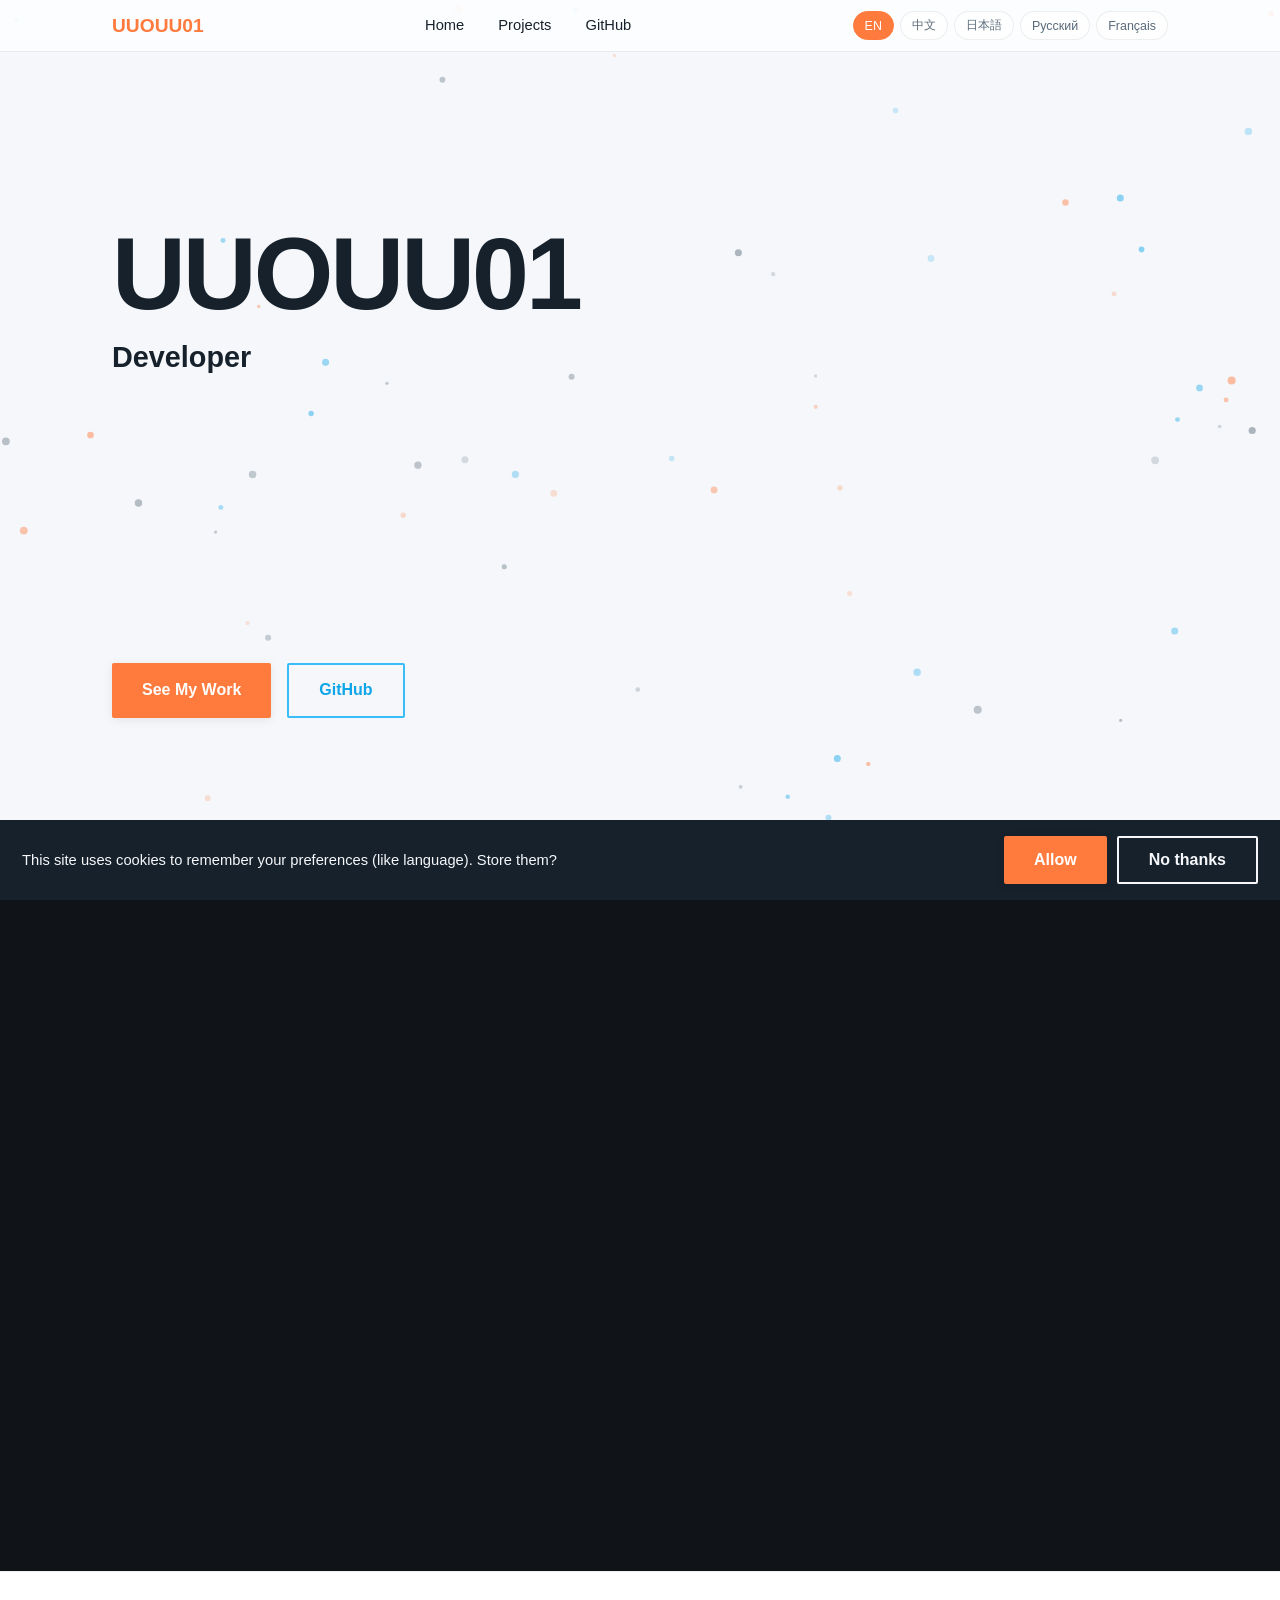
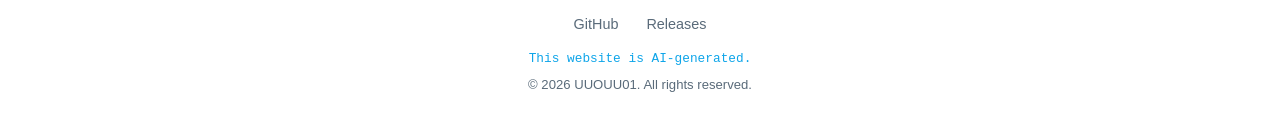
==== commit 0937232b: "fix: remove all loading states for instant page rendering - Completely remove page-load overlay and " ====
--- a/index.html
+++ b/index.html
@@ -34,13 +34,13 @@
   <section class="hero" id="home">
     <svg class="hero-dots" aria-hidden="true"></svg>
     <div class="container hero-inner">
-      <h1 class="hero-title page-load" data-i18n="hero_title">UUOUU01</h1>
-      <p class="hero-sub page-load stagger-1" data-i18n="hero_sub">Developer</p>
-      <div class="mega page-load stagger-2" aria-hidden="true">
+      <h1 class="hero-title" data-i18n="hero_title">UUOUU01</h1>
+      <p class="hero-sub stagger-1" data-i18n="hero_sub">Developer</p>
+      <div class="mega stagger-2" aria-hidden="true">
         <svg class="mega-svg"></svg>
         <span class="mega-src" data-i18n="mega_word">BUILD</span>
       </div>
-      <div class="hero-actions page-load stagger-3">
+      <div class="hero-actions stagger-3">
         <a href="#projects" class="btn btn-orange" data-i18n="hero_cta">See My Work</a>
         <a href="https://github.com/UUOUU01" target="_blank" rel="noopener" class="btn btn-ghost" data-i18n="hero_github">GitHub</a>
       </div>
